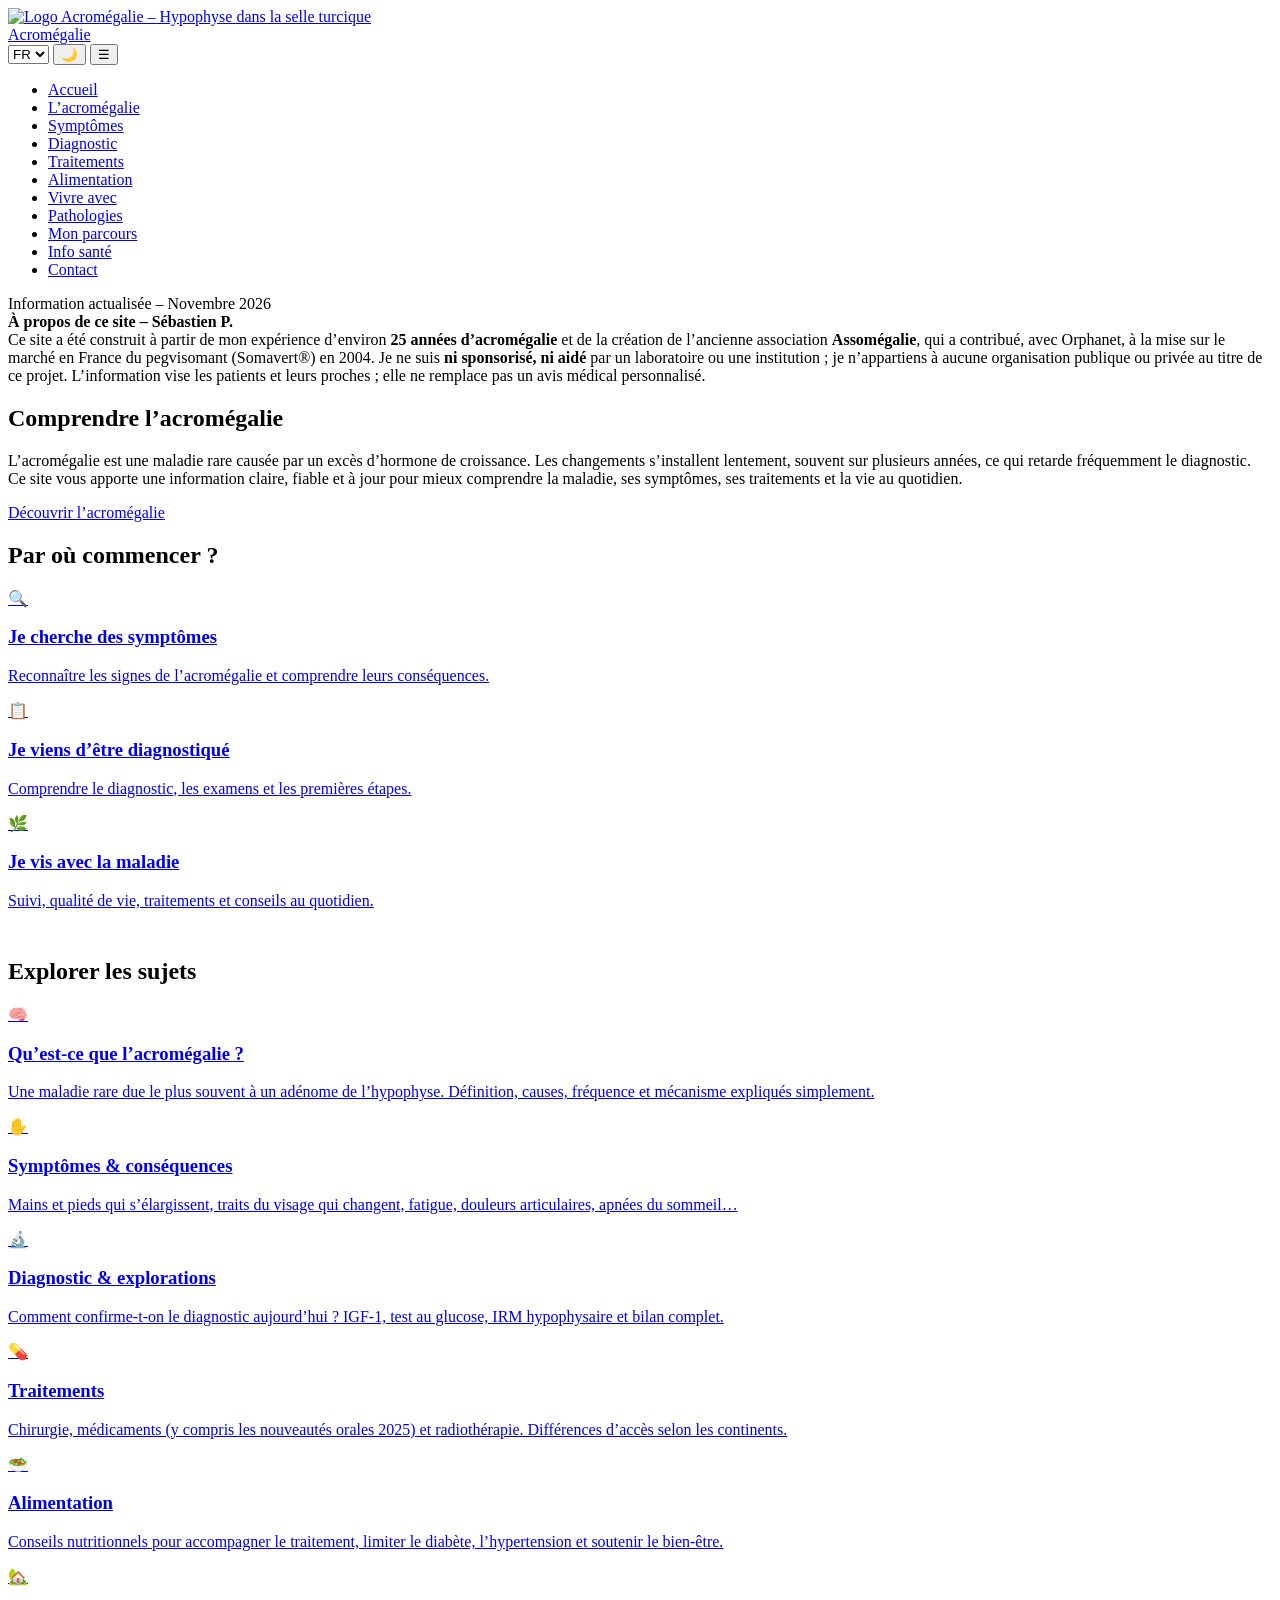
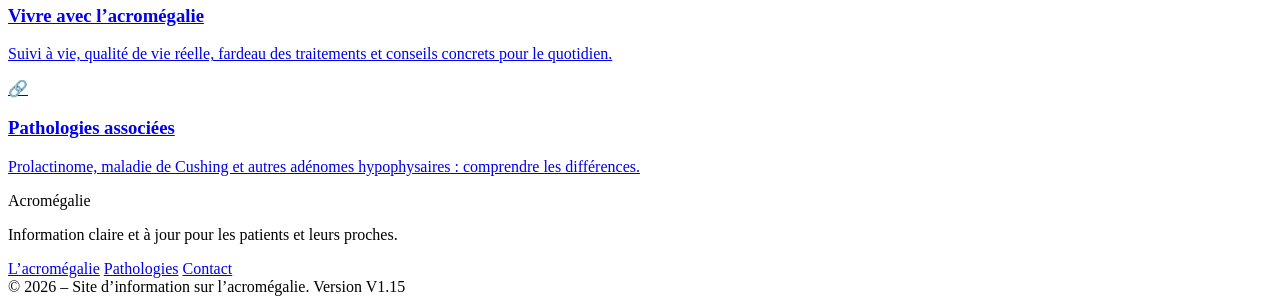
==== index.html @ 6088d54e "Add files via upload New Test V1.15" ====
<!DOCTYPE html>
<html lang="fr">
<head>
  <meta charset="UTF-8">
  <meta name="viewport" content="width=device-width, initial-scale=1.0">
  <meta name="description" content="Guide complet et à jour sur l'acromégalie pour les patients et leurs proches. Symptômes, diagnostic, traitements (chirurgie, médicaments, nouveautés 2025) et vie quotidienne.">
  <meta name="keywords" content="acromégalie, acromegaly, hypophyse, hormone de croissance, GH, IGF-1, adénome hypophysaire, symptômes, traitement, patients">
  <meta name="author" content="Site d'information Acromégalie">
  <meta name="robots" content="index, follow">
  <title>Acromégalie : comprendre la maladie, les symptômes et les traitements</title>
  <!-- Open Graph -->
  <meta property="og:type" content="website">
  <meta property="og:title" content="Acromégalie : comprendre la maladie, les symptômes et les traitements">
  <meta property="og:description" content="Guide complet et à jour sur l'acromégalie pour les patients et leurs proches. Symptômes, diagnostic, traitements (chirurgie, médicaments, nouveautés 2025) et vie quotidienne.">
  <meta property="og:image" content="assets/logo-acromegalie.jpg">
  <meta property="og:locale" content="fr_FR">
  <!-- Twitter -->
  <meta name="twitter:card" content="summary_large_image">
  <meta name="twitter:title" content="Acromégalie : comprendre la maladie, les symptômes et les traitements">
  <meta name="twitter:description" content="Guide complet et à jour sur l'acromégalie pour les patients et leurs proches. Symptômes, diagnostic, traitements (chirurgie, médicaments, nouveautés 2025) et vie quotidienne.">
  <link rel="stylesheet" href="css/style.css">
</head>
<body>

  <header class="site-header">
    <div class="header-inner">
      <a href="index.html" class="logo">
        <div class="logo-icon"><img src="assets/logo-acromegalie.jpg" alt="Logo Acromégalie – Hypophyse dans la selle turcique"></div>
        <span>Acromégalie</span>
      </a>

      <div class="header-actions">
        <select class="lang-switch" onchange="doTranslate(this.value)" aria-label="Langue">
          <option value="fr">FR</option>
          <option value="en">EN</option>
          <option value="es">ES</option>
        </select>
        <button class="theme-toggle" id="theme-toggle" onclick="toggleTheme()" aria-label="Mode sombre">🌙</button>
        <button class="menu-toggle" aria-label="Menu" onclick="document.querySelector('nav').classList.toggle('open')">☰</button>
      </div>

      <nav>
        <ul>
          <li><a href="index.html" class="active">Accueil</a></li>
          <li><a href="pages/acromegalie.html">L’acromégalie</a></li>
          <li><a href="pages/symptomes.html">Symptômes</a></li>
          <li><a href="pages/diagnostic.html">Diagnostic</a></li>
          <li><a href="pages/traitements.html">Traitements</a></li>
          <li><a href="pages/alimentation.html">Alimentation</a></li>
          <li><a href="pages/vivre.html">Vivre avec</a></li>
          <li><a href="pages/pathologies.html">Pathologies</a></li>
          <li><a href="pages/mon-parcours.html">Mon parcours</a></li>
          <li><a href="pages/info-sante.html">Info santé</a></li>
          <li><a href="pages/contact.html">Contact</a></li>
        </ul>
      </nav>
    </div>
  </header>

  <main>
    <div class="update-banner">Information actualisée – Novembre 2026</div>

    <div class="disclaimer disclaimer-site">
      <strong>À propos de ce site – Sébastien P.</strong><br>
      Ce site a été construit à partir de mon expérience d’environ <strong>25 années d’acromégalie</strong> et de la création de l’ancienne association <strong>Assomégalie</strong>, qui a contribué, avec Orphanet, à la mise sur le marché en France du pegvisomant (Somavert®) en 2004.
      Je ne suis <strong>ni sponsorisé, ni aidé</strong> par un laboratoire ou une institution ; je n’appartiens à aucune organisation publique ou privée au titre de ce projet. L’information vise les patients et leurs proches ; elle ne remplace pas un avis médical personnalisé.
    </div>


    <section class="hero">
      <h1>Comprendre l’acromégalie</h1>
      <p>L’acromégalie est une maladie rare causée par un excès d’hormone de croissance. Les changements s’installent lentement, souvent sur plusieurs années, ce qui retarde fréquemment le diagnostic. Ce site vous apporte une information claire, fiable et à jour pour mieux comprendre la maladie, ses symptômes, ses traitements et la vie au quotidien.</p>
      <a href="pages/acromegalie.html" class="btn">Découvrir l’acromégalie</a>
    </section>

    <!-- Par où commencer -->
    <section class="start-section">
      <h2 class="section-title">Par où commencer ?</h2>
      <div class="start-grid">
        <a href="pages/symptomes.html" class="start-card">
          <div class="start-icon">🔍</div>
          <h3>Je cherche des symptômes</h3>
          <p>Reconnaître les signes de l’acromégalie et comprendre leurs conséquences.</p>
        </a>
        <a href="pages/diagnostic.html" class="start-card">
          <div class="start-icon">📋</div>
          <h3>Je viens d’être diagnostiqué</h3>
          <p>Comprendre le diagnostic, les examens et les premières étapes.</p>
        </a>
        <a href="pages/vivre.html" class="start-card">
          <div class="start-icon">🌿</div>
          <h3>Je vis avec la maladie</h3>
          <p>Suivi, qualité de vie, traitements et conseils au quotidien.</p>
        </a>
      </div>
    </section>

    <h2 class="section-title" style="margin-top: 3rem;">Explorer les sujets</h2>
    <div class="cards">
      <a href="pages/acromegalie.html" class="card">
        <div class="card-icon">🧠</div>
        <h3>Qu’est-ce que l’acromégalie ?</h3>
        <p>Une maladie rare due le plus souvent à un adénome de l’hypophyse. Définition, causes, fréquence et mécanisme expliqués simplement.</p>
      </a>

      <a href="pages/symptomes.html" class="card">
        <div class="card-icon">✋</div>
        <h3>Symptômes & conséquences</h3>
        <p>Mains et pieds qui s’élargissent, traits du visage qui changent, fatigue, douleurs articulaires, apnées du sommeil…</p>
      </a>

      <a href="pages/diagnostic.html" class="card">
        <div class="card-icon">🔬</div>
        <h3>Diagnostic & explorations</h3>
        <p>Comment confirme-t-on le diagnostic aujourd’hui ? IGF-1, test au glucose, IRM hypophysaire et bilan complet.</p>
      </a>

      <a href="pages/traitements.html" class="card">
        <div class="card-icon">💊</div>
        <h3>Traitements</h3>
        <p>Chirurgie, médicaments (y compris les nouveautés orales 2025) et radiothérapie. Différences d’accès selon les continents.</p>
      </a>

      <a href="pages/alimentation.html" class="card">
        <div class="card-icon">🥗</div>
        <h3>Alimentation</h3>
        <p>Conseils nutritionnels pour accompagner le traitement, limiter le diabète, l’hypertension et soutenir le bien-être.</p>
      </a>

      <a href="pages/vivre.html" class="card">
        <div class="card-icon">🏡</div>
        <h3>Vivre avec l’acromégalie</h3>
        <p>Suivi à vie, qualité de vie réelle, fardeau des traitements et conseils concrets pour le quotidien.</p>
      </a>

      <a href="pages/pathologies.html" class="card">
        <div class="card-icon">🔗</div>
        <h3>Pathologies associées</h3>
        <p>Prolactinome, maladie de Cushing et autres adénomes hypophysaires : comprendre les différences.</p>
      </a>
    </div>
  </main>

  <footer class="site-footer">
    <div class="footer-inner">
      <div>
        <div class="footer-brand">Acromégalie</div>
        <p>Information claire et à jour pour les patients et leurs proches.</p>
      </div>
      <div class="footer-links">
        <a href="pages/acromegalie.html">L’acromégalie</a>
        <a href="pages/pathologies.html">Pathologies</a>
        <a href="pages/contact.html">Contact</a>
      </div>
    </div>
    <div class="footer-bottom">
      © 2026 – Site d’information sur l’acromégalie. Version V1.15
    </div>
  </footer>

  <div id="google_translate_element" style="display:none"></div>
  <script src="js/site.js"></script>
  <script src="https://translate.google.com/translate_a/element.js?cb=googleTranslateElementInit"></script>
</body>
</html>
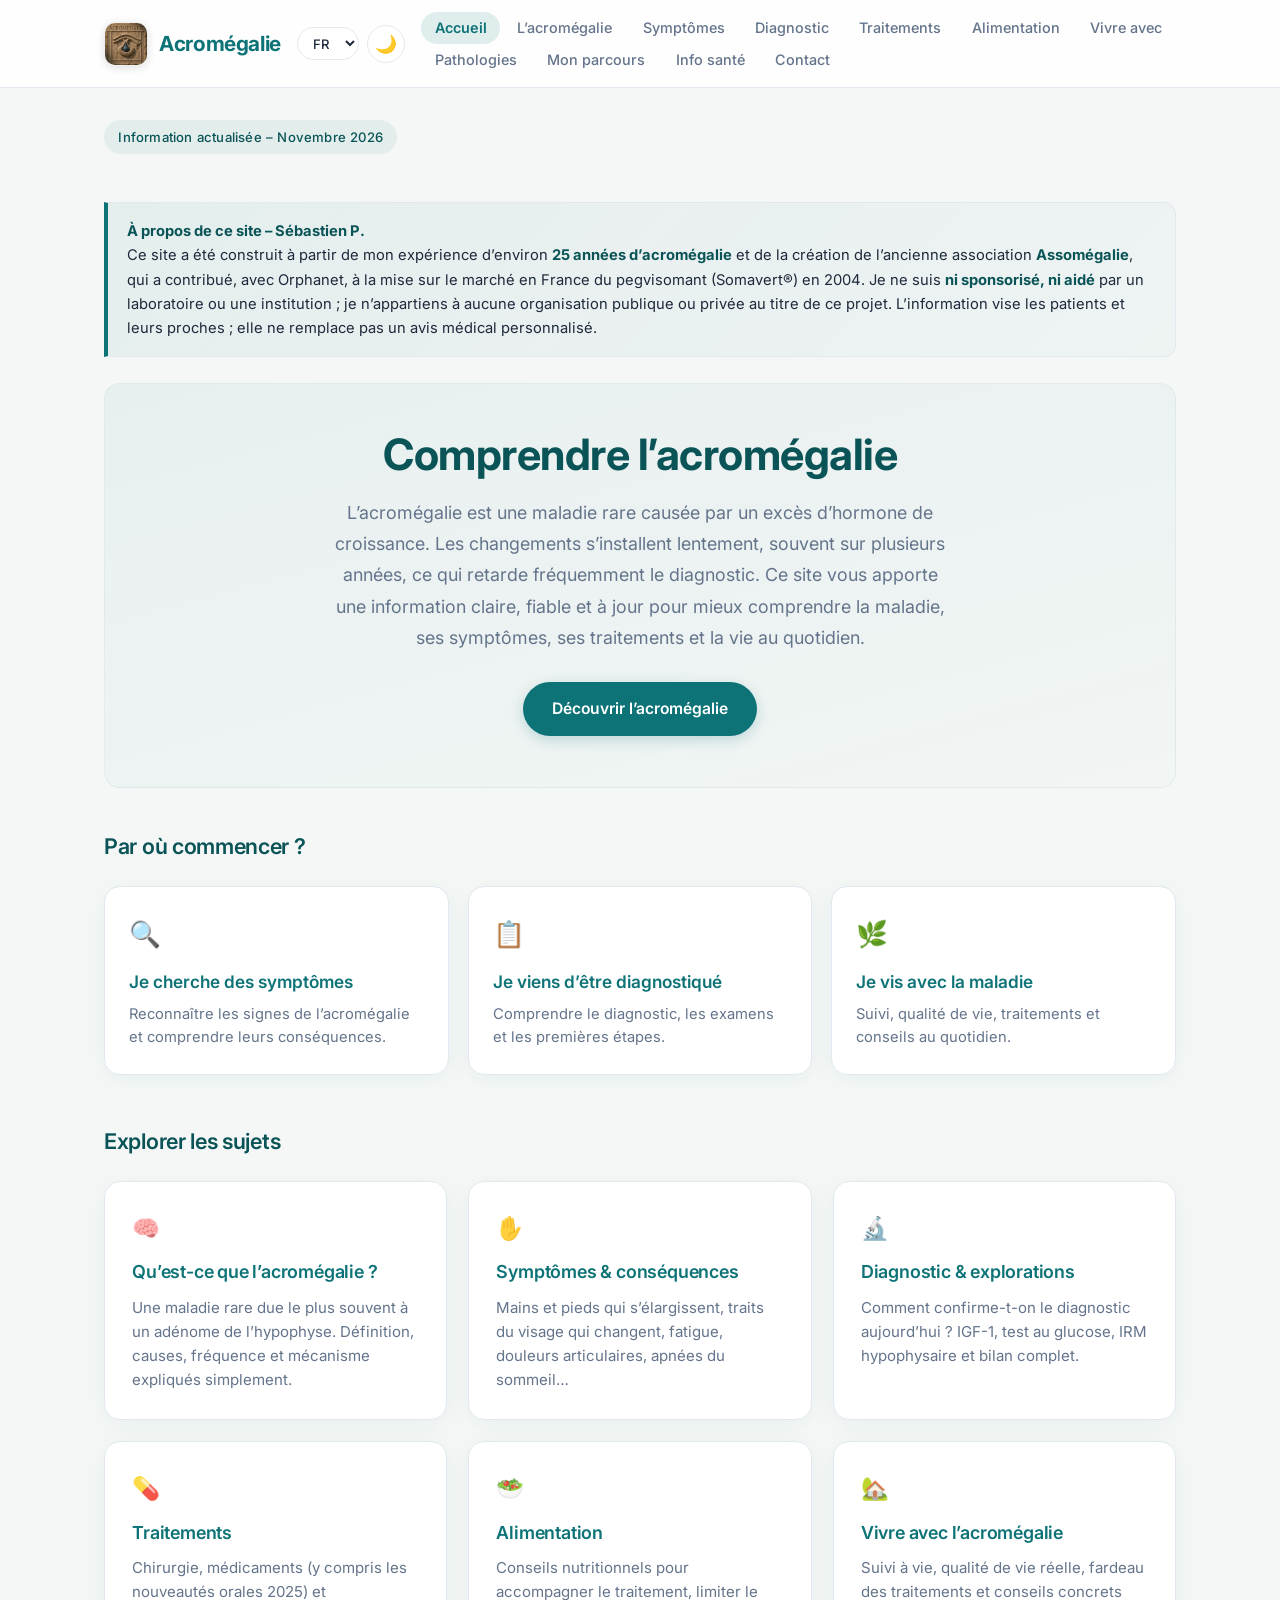
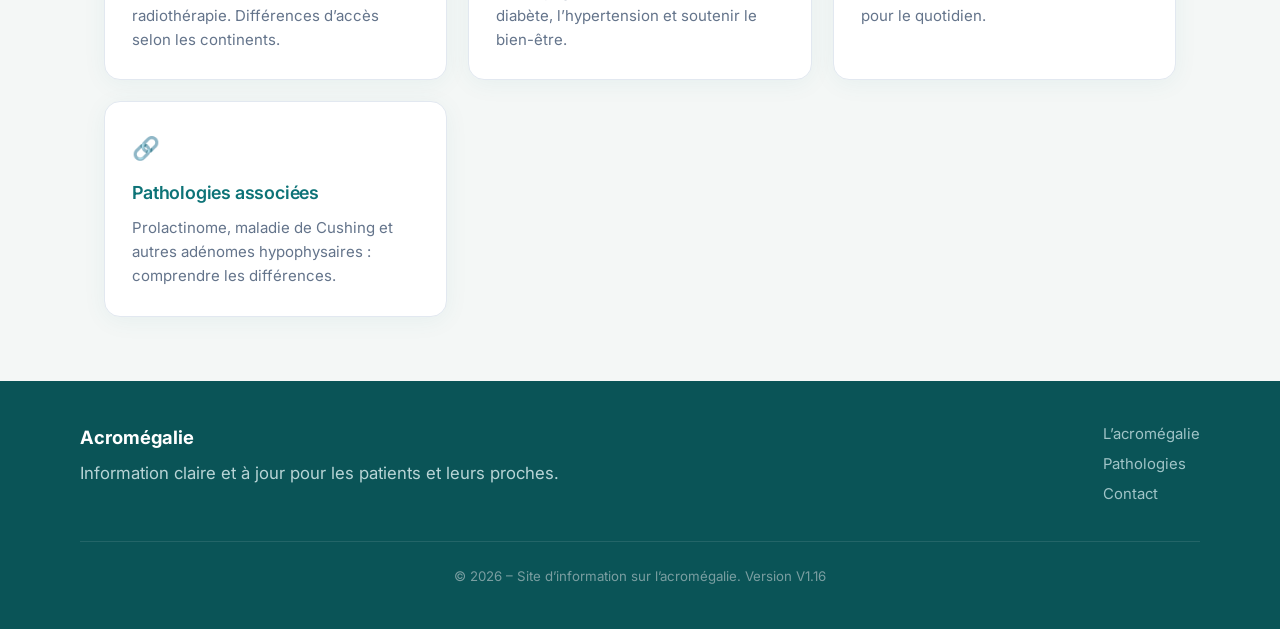
==== commit a89a4d2a: "Add files via upload" ====
--- a/index.html
+++ b/index.html
@@ -12,20 +12,20 @@
   <meta property="og:type" content="website">
   <meta property="og:title" content="Acromégalie : comprendre la maladie, les symptômes et les traitements">
   <meta property="og:description" content="Guide complet et à jour sur l'acromégalie pour les patients et leurs proches. Symptômes, diagnostic, traitements (chirurgie, médicaments, nouveautés 2025) et vie quotidienne.">
-  <meta property="og:image" content="assets/logo-acromegalie.jpg">
+  <meta property="og:image" content="logo-acromegalie.jpg">
   <meta property="og:locale" content="fr_FR">
   <!-- Twitter -->
   <meta name="twitter:card" content="summary_large_image">
   <meta name="twitter:title" content="Acromégalie : comprendre la maladie, les symptômes et les traitements">
   <meta name="twitter:description" content="Guide complet et à jour sur l'acromégalie pour les patients et leurs proches. Symptômes, diagnostic, traitements (chirurgie, médicaments, nouveautés 2025) et vie quotidienne.">
-  <link rel="stylesheet" href="css/style.css">
+  <link rel="stylesheet" href="style.css">
 </head>
 <body>
 
   <header class="site-header">
     <div class="header-inner">
       <a href="index.html" class="logo">
-        <div class="logo-icon"><img src="assets/logo-acromegalie.jpg" alt="Logo Acromégalie – Hypophyse dans la selle turcique"></div>
+        <div class="logo-icon"><img src="logo-acromegalie.jpg" alt="Logo Acromégalie – Hypophyse dans la selle turcique"></div>
         <span>Acromégalie</span>
       </a>
 
@@ -42,16 +42,16 @@
       <nav>
         <ul>
           <li><a href="index.html" class="active">Accueil</a></li>
-          <li><a href="pages/acromegalie.html">L’acromégalie</a></li>
-          <li><a href="pages/symptomes.html">Symptômes</a></li>
-          <li><a href="pages/diagnostic.html">Diagnostic</a></li>
-          <li><a href="pages/traitements.html">Traitements</a></li>
-          <li><a href="pages/alimentation.html">Alimentation</a></li>
-          <li><a href="pages/vivre.html">Vivre avec</a></li>
-          <li><a href="pages/pathologies.html">Pathologies</a></li>
-          <li><a href="pages/mon-parcours.html">Mon parcours</a></li>
-          <li><a href="pages/info-sante.html">Info santé</a></li>
-          <li><a href="pages/contact.html">Contact</a></li>
+          <li><a href="acromegalie.html">L’acromégalie</a></li>
+          <li><a href="symptomes.html">Symptômes</a></li>
+          <li><a href="diagnostic.html">Diagnostic</a></li>
+          <li><a href="traitements.html">Traitements</a></li>
+          <li><a href="alimentation.html">Alimentation</a></li>
+          <li><a href="vivre.html">Vivre avec</a></li>
+          <li><a href="pathologies.html">Pathologies</a></li>
+          <li><a href="mon-parcours.html">Mon parcours</a></li>
+          <li><a href="info-sante.html">Info santé</a></li>
+          <li><a href="contact.html">Contact</a></li>
         </ul>
       </nav>
     </div>
@@ -70,24 +70,24 @@
     <section class="hero">
       <h1>Comprendre l’acromégalie</h1>
       <p>L’acromégalie est une maladie rare causée par un excès d’hormone de croissance. Les changements s’installent lentement, souvent sur plusieurs années, ce qui retarde fréquemment le diagnostic. Ce site vous apporte une information claire, fiable et à jour pour mieux comprendre la maladie, ses symptômes, ses traitements et la vie au quotidien.</p>
-      <a href="pages/acromegalie.html" class="btn">Découvrir l’acromégalie</a>
+      <a href="acromegalie.html" class="btn">Découvrir l’acromégalie</a>
     </section>
 
     <!-- Par où commencer -->
     <section class="start-section">
       <h2 class="section-title">Par où commencer ?</h2>
       <div class="start-grid">
-        <a href="pages/symptomes.html" class="start-card">
+        <a href="symptomes.html" class="start-card">
           <div class="start-icon">🔍</div>
           <h3>Je cherche des symptômes</h3>
           <p>Reconnaître les signes de l’acromégalie et comprendre leurs conséquences.</p>
         </a>
-        <a href="pages/diagnostic.html" class="start-card">
+        <a href="diagnostic.html" class="start-card">
           <div class="start-icon">📋</div>
           <h3>Je viens d’être diagnostiqué</h3>
           <p>Comprendre le diagnostic, les examens et les premières étapes.</p>
         </a>
-        <a href="pages/vivre.html" class="start-card">
+        <a href="vivre.html" class="start-card">
           <div class="start-icon">🌿</div>
           <h3>Je vis avec la maladie</h3>
           <p>Suivi, qualité de vie, traitements et conseils au quotidien.</p>
@@ -97,43 +97,43 @@
 
     <h2 class="section-title" style="margin-top: 3rem;">Explorer les sujets</h2>
     <div class="cards">
-      <a href="pages/acromegalie.html" class="card">
+      <a href="acromegalie.html" class="card">
         <div class="card-icon">🧠</div>
         <h3>Qu’est-ce que l’acromégalie ?</h3>
         <p>Une maladie rare due le plus souvent à un adénome de l’hypophyse. Définition, causes, fréquence et mécanisme expliqués simplement.</p>
       </a>
 
-      <a href="pages/symptomes.html" class="card">
+      <a href="symptomes.html" class="card">
         <div class="card-icon">✋</div>
         <h3>Symptômes & conséquences</h3>
         <p>Mains et pieds qui s’élargissent, traits du visage qui changent, fatigue, douleurs articulaires, apnées du sommeil…</p>
       </a>
 
-      <a href="pages/diagnostic.html" class="card">
+      <a href="diagnostic.html" class="card">
         <div class="card-icon">🔬</div>
         <h3>Diagnostic & explorations</h3>
         <p>Comment confirme-t-on le diagnostic aujourd’hui ? IGF-1, test au glucose, IRM hypophysaire et bilan complet.</p>
       </a>
 
-      <a href="pages/traitements.html" class="card">
+      <a href="traitements.html" class="card">
         <div class="card-icon">💊</div>
         <h3>Traitements</h3>
         <p>Chirurgie, médicaments (y compris les nouveautés orales 2025) et radiothérapie. Différences d’accès selon les continents.</p>
       </a>
 
-      <a href="pages/alimentation.html" class="card">
+      <a href="alimentation.html" class="card">
         <div class="card-icon">🥗</div>
         <h3>Alimentation</h3>
         <p>Conseils nutritionnels pour accompagner le traitement, limiter le diabète, l’hypertension et soutenir le bien-être.</p>
       </a>
 
-      <a href="pages/vivre.html" class="card">
+      <a href="vivre.html" class="card">
         <div class="card-icon">🏡</div>
         <h3>Vivre avec l’acromégalie</h3>
         <p>Suivi à vie, qualité de vie réelle, fardeau des traitements et conseils concrets pour le quotidien.</p>
       </a>
 
-      <a href="pages/pathologies.html" class="card">
+      <a href="pathologies.html" class="card">
         <div class="card-icon">🔗</div>
         <h3>Pathologies associées</h3>
         <p>Prolactinome, maladie de Cushing et autres adénomes hypophysaires : comprendre les différences.</p>
@@ -148,18 +148,18 @@
         <p>Information claire et à jour pour les patients et leurs proches.</p>
       </div>
       <div class="footer-links">
-        <a href="pages/acromegalie.html">L’acromégalie</a>
-        <a href="pages/pathologies.html">Pathologies</a>
-        <a href="pages/contact.html">Contact</a>
+        <a href="acromegalie.html">L’acromégalie</a>
+        <a href="pathologies.html">Pathologies</a>
+        <a href="contact.html">Contact</a>
       </div>
     </div>
     <div class="footer-bottom">
-      © 2026 – Site d’information sur l’acromégalie. Version V1.15
+      © 2026 – Site d’information sur l’acromégalie. Version V1.16
     </div>
   </footer>
 
   <div id="google_translate_element" style="display:none"></div>
-  <script src="js/site.js"></script>
+  <script src="site.js"></script>
   <script src="https://translate.google.com/translate_a/element.js?cb=googleTranslateElementInit"></script>
 </body>
 </html>
--- a/style.css
+++ b/style.css
@@ -0,0 +1,866 @@
+/* ============================================
+   Site Acromégalie – V1.8
+   Design contemporain + mode sombre + i18n
+   ============================================ */
+
+@import url('https://fonts.googleapis.com/css2?family=Inter:wght@400;500;600;700&display=swap');
+
+:root {
+  --primary: #0d7377;
+  --primary-light: #14919b;
+  --primary-dark: #0a5457;
+  --accent: #c9a86c;
+  --bg: #f4f7f6;
+  --bg-card: #ffffff;
+  --text: #1e293b;
+  --text-light: #64748b;
+  --border: #e2e8f0;
+  --radius: 16px;
+  --radius-sm: 12px;
+  --shadow: 0 4px 24px rgba(13, 115, 119, 0.06);
+  --shadow-hover: 0 12px 36px rgba(13, 115, 119, 0.11);
+  --font: 'Inter', system-ui, -apple-system, BlinkMacSystemFont, sans-serif;
+  --header-bg: rgba(255, 255, 255, 0.85);
+  --note-bg: linear-gradient(135deg, rgba(13,115,119,0.07), rgba(13,115,119,0.025));
+}
+
+[data-theme="dark"] {
+  --primary: #2dd4bf;
+  --primary-light: #5eead4;
+  --primary-dark: #14b8a6;
+  --accent: #d4b87a;
+  --bg: #0f172a;
+  --bg-card: #1e293b;
+  --text: #e2e8f0;
+  --text-light: #94a3b8;
+  --border: #334155;
+  --shadow: 0 4px 24px rgba(0, 0, 0, 0.35);
+  --shadow-hover: 0 12px 36px rgba(0, 0, 0, 0.45);
+  --header-bg: rgba(15, 23, 42, 0.9);
+  --note-bg: linear-gradient(135deg, rgba(45,212,191,0.1), rgba(45,212,191,0.04));
+}
+
+*, *::before, *::after {
+  box-sizing: border-box;
+  margin: 0;
+  padding: 0;
+}
+
+html {
+  scroll-behavior: smooth;
+}
+
+body {
+  font-family: var(--font);
+  background: var(--bg);
+  color: var(--text);
+  line-height: 1.7;
+  font-size: 1.05rem;
+  min-height: 100vh;
+  display: flex;
+  flex-direction: column;
+  -webkit-font-smoothing: antialiased;
+  transition: background 0.3s ease, color 0.3s ease;
+}
+
+/* ---------- Header ---------- */
+.site-header {
+  background: var(--header-bg);
+  backdrop-filter: blur(14px);
+  -webkit-backdrop-filter: blur(14px);
+  border-bottom: 1px solid var(--border);
+  position: sticky;
+  top: 0;
+  z-index: 100;
+  transition: background 0.3s ease;
+}
+
+.header-inner {
+  max-width: 1120px;
+  margin: 0 auto;
+  padding: 0.85rem 1.5rem;
+  display: flex;
+  align-items: center;
+  justify-content: space-between;
+  gap: 1rem;
+}
+
+.logo {
+  display: flex;
+  align-items: center;
+  gap: 0.7rem;
+  text-decoration: none;
+  color: var(--primary-dark);
+  font-weight: 700;
+  font-size: 1.3rem;
+  letter-spacing: -0.4px;
+}
+
+.logo-icon {
+  width: 44px;
+  height: 44px;
+  border-radius: 11px;
+  overflow: hidden;
+  flex-shrink: 0;
+  box-shadow: 0 2px 8px rgba(0,0,0,0.12);
+  border: 1px solid rgba(0,0,0,0.06);
+}
+
+.logo-icon img {
+  width: 100%;
+  height: 100%;
+  object-fit: cover;
+  display: block;
+}
+
+.logo span {
+  color: var(--primary);
+}
+
+.header-actions {
+  display: flex;
+  align-items: center;
+  gap: 0.5rem;
+}
+
+/* Language & Dark mode controls */
+.lang-switch, .theme-toggle {
+  background: var(--bg-card);
+  border: 1px solid var(--border);
+  color: var(--text);
+  font-size: 0.82rem;
+  font-weight: 500;
+  padding: 0.4rem 0.7rem;
+  border-radius: 999px;
+  cursor: pointer;
+  transition: all 0.2s ease;
+  font-family: inherit;
+}
+
+.lang-switch:hover, .theme-toggle:hover {
+  border-color: var(--primary);
+  color: var(--primary);
+}
+
+.theme-toggle {
+  width: 38px;
+  height: 38px;
+  display: flex;
+  align-items: center;
+  justify-content: center;
+  padding: 0;
+  font-size: 1.1rem;
+}
+
+nav ul {
+  list-style: none;
+  display: flex;
+  flex-wrap: wrap;
+  gap: 0.2rem;
+  align-items: center;
+}
+
+nav a {
+  text-decoration: none;
+  color: var(--text-light);
+  font-weight: 500;
+  font-size: 0.9rem;
+  padding: 0.45rem 0.85rem;
+  border-radius: 999px;
+  transition: all 0.2s ease;
+}
+
+nav a:hover {
+  color: var(--primary);
+  background: rgba(13, 115, 119, 0.07);
+}
+
+[data-theme="dark"] nav a:hover {
+  background: rgba(45, 212, 191, 0.1);
+}
+
+nav a.active {
+  color: var(--primary);
+  background: rgba(13, 115, 119, 0.12);
+  font-weight: 600;
+}
+
+[data-theme="dark"] nav a.active {
+  background: rgba(45, 212, 191, 0.15);
+}
+
+.menu-toggle {
+  display: none;
+  background: none;
+  border: none;
+  font-size: 1.5rem;
+  cursor: pointer;
+  color: var(--primary);
+  padding: 0.3rem;
+}
+
+/* ---------- Update banner ---------- */
+.update-banner {
+  display: inline-block;
+  background: rgba(13, 115, 119, 0.08);
+  color: var(--primary-dark);
+  font-size: 0.82rem;
+  font-weight: 500;
+  padding: 0.35rem 0.9rem;
+  border-radius: 999px;
+  margin-bottom: 1.5rem;
+  letter-spacing: 0.2px;
+}
+
+[data-theme="dark"] .update-banner {
+  background: rgba(45, 212, 191, 0.12);
+  color: var(--primary-light);
+}
+
+/* ---------- Back button ---------- */
+.back-btn {
+  display: inline-flex;
+  align-items: center;
+  gap: 0.4rem;
+  color: var(--primary);
+  text-decoration: none;
+  font-size: 0.9rem;
+  font-weight: 500;
+  margin-bottom: 1.2rem;
+  padding: 0.35rem 0.7rem;
+  border-radius: 8px;
+  transition: background 0.2s;
+}
+
+.back-btn:hover {
+  background: rgba(13, 115, 119, 0.08);
+}
+
+[data-theme="dark"] .back-btn:hover {
+  background: rgba(45, 212, 191, 0.1);
+}
+
+/* ---------- Main ---------- */
+main {
+  flex: 1;
+  max-width: 1120px;
+  width: 100%;
+  margin: 0 auto;
+  padding: 2rem 1.5rem 4rem;
+}
+
+/* Hero */
+.hero {
+  text-align: center;
+  padding: 2.8rem 1.2rem 3.2rem;
+  margin-bottom: 2.5rem;
+  background: linear-gradient(165deg, rgba(13,115,119,0.05) 0%, rgba(13,115,119,0.01) 100%);
+  border-radius: var(--radius);
+  border: 1px solid rgba(13,115,119,0.06);
+}
+
+[data-theme="dark"] .hero {
+  background: linear-gradient(165deg, rgba(45,212,191,0.08) 0%, rgba(45,212,191,0.02) 100%);
+  border-color: rgba(45,212,191,0.1);
+}
+
+.hero h1 {
+  font-size: clamp(1.9rem, 4.8vw, 2.7rem);
+  color: var(--primary-dark);
+  margin-bottom: 1rem;
+  font-weight: 700;
+  line-height: 1.2;
+  letter-spacing: -0.5px;
+}
+
+.hero p {
+  font-size: 1.12rem;
+  color: var(--text-light);
+  max-width: 620px;
+  margin: 0 auto 1.8rem;
+  line-height: 1.75;
+}
+
+.btn {
+  display: inline-block;
+  background: var(--primary);
+  color: #fff;
+  text-decoration: none;
+  padding: 0.85rem 1.8rem;
+  border-radius: 999px;
+  font-weight: 600;
+  font-size: 0.98rem;
+  transition: all 0.25s ease;
+  border: none;
+  cursor: pointer;
+  box-shadow: 0 4px 14px rgba(13, 115, 119, 0.22);
+}
+
+[data-theme="dark"] .btn {
+  color: #0f172a;
+  box-shadow: 0 4px 14px rgba(45, 212, 191, 0.25);
+}
+
+.btn:hover {
+  background: var(--primary-dark);
+  transform: translateY(-2px);
+}
+
+/* Section titles */
+.section-title {
+  font-size: 1.35rem;
+  font-weight: 600;
+  color: var(--primary-dark);
+  margin-bottom: 1.3rem;
+  letter-spacing: -0.3px;
+}
+
+/* Start section */
+.start-section {
+  margin-bottom: 1rem;
+}
+
+.start-grid {
+  display: grid;
+  grid-template-columns: repeat(auto-fit, minmax(240px, 1fr));
+  gap: 1.2rem;
+}
+
+.start-card {
+  background: var(--bg-card);
+  border-radius: var(--radius);
+  padding: 1.6rem 1.5rem;
+  text-decoration: none;
+  color: inherit;
+  border: 1px solid var(--border);
+  box-shadow: var(--shadow);
+  transition: all 0.25s ease;
+  display: block;
+}
+
+.start-card:hover {
+  transform: translateY(-4px);
+  box-shadow: var(--shadow-hover);
+  border-color: rgba(13, 115, 119, 0.18);
+}
+
+.start-icon {
+  font-size: 1.6rem;
+  margin-bottom: 0.7rem;
+}
+
+.start-card h3 {
+  font-size: 1.08rem;
+  font-weight: 600;
+  color: var(--primary);
+  margin-bottom: 0.4rem;
+}
+
+.start-card p {
+  font-size: 0.92rem;
+  color: var(--text-light);
+  line-height: 1.55;
+}
+
+/* Cards */
+.cards {
+  display: grid;
+  grid-template-columns: repeat(auto-fit, minmax(270px, 1fr));
+  gap: 1.3rem;
+}
+
+.card {
+  background: var(--bg-card);
+  border-radius: var(--radius);
+  padding: 1.7rem;
+  box-shadow: var(--shadow);
+  border: 1px solid var(--border);
+  transition: all 0.28s ease;
+  text-decoration: none;
+  color: inherit;
+  display: block;
+  position: relative;
+  overflow: hidden;
+}
+
+.card::before {
+  content: '';
+  position: absolute;
+  top: 0;
+  left: 0;
+  width: 3px;
+  height: 100%;
+  background: var(--primary);
+  opacity: 0;
+  transition: opacity 0.25s ease;
+}
+
+.card:hover {
+  transform: translateY(-4px);
+  box-shadow: var(--shadow-hover);
+  border-color: rgba(13, 115, 119, 0.15);
+}
+
+.card:hover::before {
+  opacity: 1;
+}
+
+.card-icon {
+  font-size: 1.4rem;
+  margin-bottom: 0.65rem;
+  opacity: 0.9;
+}
+
+.card h3 {
+  color: var(--primary);
+  margin-bottom: 0.5rem;
+  font-size: 1.12rem;
+  font-weight: 600;
+  letter-spacing: -0.2px;
+}
+
+.card p {
+  color: var(--text-light);
+  font-size: 0.94rem;
+  line-height: 1.6;
+}
+
+/* Content pages */
+.page-header {
+  margin-bottom: 1.8rem;
+  padding-bottom: 1.2rem;
+  border-bottom: 1px solid var(--border);
+}
+
+.page-header h1 {
+  font-size: clamp(1.65rem, 3.4vw, 2.05rem);
+  color: var(--primary-dark);
+  margin-bottom: 0.3rem;
+  font-weight: 700;
+  letter-spacing: -0.3px;
+}
+
+.page-header .breadcrumb {
+  font-size: 0.86rem;
+  color: var(--text-light);
+}
+
+.page-header .breadcrumb a {
+  color: var(--primary);
+  text-decoration: none;
+  font-weight: 500;
+}
+
+.content-block {
+  background: var(--bg-card);
+  border-radius: var(--radius);
+  padding: 2.1rem 2.2rem;
+  box-shadow: var(--shadow);
+  border: 1px solid var(--border);
+  margin-bottom: 1.8rem;
+  line-height: 1.75;
+  transition: background 0.3s ease, border-color 0.3s ease;
+}
+
+.content-block h2 {
+  color: var(--primary);
+  margin: 1.9rem 0 0.7rem;
+  font-size: 1.28rem;
+  font-weight: 600;
+  letter-spacing: -0.2px;
+}
+
+.content-block h2:first-child {
+  margin-top: 0;
+}
+
+.content-block h3 {
+  color: var(--primary-dark);
+  margin: 1.5rem 0 0.5rem;
+  font-size: 1.1rem;
+  font-weight: 600;
+}
+
+.content-block p,
+.content-block ul {
+  margin-bottom: 1rem;
+  color: var(--text);
+}
+
+.content-block ul {
+  padding-left: 1.3rem;
+}
+
+.content-block li {
+  margin-bottom: 0.45rem;
+}
+
+.note {
+  background: var(--note-bg);
+  border-left: 4px solid var(--primary);
+  padding: 1.15rem 1.3rem;
+  border-radius: 0 12px 12px 0;
+  margin: 1.7rem 0 0;
+  font-size: 0.96rem;
+  color: var(--text);
+}
+
+/* Footer */
+.site-footer {
+  background: var(--primary-dark);
+  color: #b8d4d6;
+  padding: 2.6rem 1.5rem;
+  margin-top: auto;
+}
+
+[data-theme="dark"] .site-footer {
+  background: #020617;
+  color: #94a3b8;
+}
+
+.footer-inner {
+  max-width: 1120px;
+  margin: 0 auto;
+  display: flex;
+  flex-wrap: wrap;
+  justify-content: space-between;
+  gap: 2rem;
+}
+
+.footer-brand {
+  font-weight: 700;
+  font-size: 1.15rem;
+  color: white;
+  margin-bottom: 0.35rem;
+}
+
+.footer-links a {
+  color: #a0c4c7;
+  text-decoration: none;
+  display: block;
+  margin-bottom: 0.3rem;
+  font-size: 0.93rem;
+  transition: color 0.2s;
+}
+
+.footer-links a:hover {
+  color: white;
+}
+
+.footer-bottom {
+  max-width: 1120px;
+  margin: 1.8rem auto 0;
+  padding-top: 1.4rem;
+  border-top: 1px solid rgba(255,255,255,0.1);
+  font-size: 0.83rem;
+  color: #7a9ea1;
+  text-align: center;
+}
+
+/* Google Translate hide default banner */
+.goog-te-banner-frame, .goog-te-balloon-frame {
+  display: none !important;
+}
+body {
+  top: 0 !important;
+}
+.skiptranslate {
+  display: none !important;
+}
+
+/* ---------- Responsive ---------- */
+@media (max-width: 900px) {
+  .menu-toggle {
+    display: block;
+  }
+
+  nav {
+    display: none;
+    width: 100%;
+  }
+
+  nav.open {
+    display: block;
+  }
+
+  nav ul {
+    flex-direction: column;
+    align-items: stretch;
+    padding: 0.5rem 0 0.8rem;
+    gap: 0.1rem;
+  }
+
+  nav a {
+    display: block;
+    padding: 0.7rem 1rem;
+    border-radius: 10px;
+  }
+
+  .header-inner {
+    flex-wrap: wrap;
+  }
+
+  .start-grid {
+    grid-template-columns: 1fr;
+  }
+}
+
+@media (max-width: 520px) {
+  main {
+    padding: 1.4rem 1rem 3rem;
+  }
+
+  .hero {
+    padding: 2rem 1rem 2.4rem;
+  }
+
+  .content-block {
+    padding: 1.5rem 1.3rem;
+  }
+
+  .card {
+    padding: 1.45rem;
+  }
+
+  .header-actions {
+    gap: 0.35rem;
+  }
+
+  .lang-switch {
+    font-size: 0.75rem;
+    padding: 0.35rem 0.55rem;
+  }
+}
+
+/* Content figures / illustrations */
+.content-figure {
+  margin: 0 0 1.8rem;
+  border-radius: var(--radius);
+  overflow: hidden;
+  background: var(--bg-card);
+  border: 1px solid var(--border);
+  box-shadow: var(--shadow);
+}
+
+.content-figure img {
+  width: 100%;
+  height: auto;
+  display: block;
+  max-height: 380px;
+  object-fit: cover;
+}
+
+.content-figure figcaption {
+  padding: 0.7rem 1.1rem;
+  font-size: 0.85rem;
+  color: var(--text-light);
+  text-align: center;
+  border-top: 1px solid var(--border);
+}
+
+/* Related links – maillage interne */
+.related-box {
+  background: var(--bg-card);
+  border: 1px solid var(--border);
+  border-radius: var(--radius);
+  padding: 1.4rem 1.6rem;
+  margin-top: 2rem;
+  box-shadow: var(--shadow);
+}
+
+.related-box h3 {
+  font-size: 1.05rem;
+  font-weight: 600;
+  color: var(--primary);
+  margin-bottom: 0.7rem;
+}
+
+.related-box ul {
+  list-style: none;
+  padding: 0;
+  margin: 0;
+  display: flex;
+  flex-wrap: wrap;
+  gap: 0.5rem 1.2rem;
+}
+
+.related-box a {
+  color: var(--text);
+  text-decoration: none;
+  font-size: 0.95rem;
+  font-weight: 500;
+  padding: 0.3rem 0;
+  border-bottom: 1px solid transparent;
+  transition: all 0.2s;
+}
+
+.related-box a:hover {
+  color: var(--primary);
+  border-bottom-color: var(--primary);
+}
+
+.content-block a {
+  color: var(--primary);
+  text-decoration: underline;
+  text-underline-offset: 2px;
+}
+
+.content-block a:hover {
+  color: var(--primary-dark);
+}
+
+/* Breadcrumb – more visible */
+.breadcrumb, nav.breadcrumb {
+  display: flex;
+  align-items: center;
+  flex-wrap: wrap;
+  gap: 0.35rem;
+  font-size: 0.88rem;
+  color: var(--text-light);
+  margin-bottom: 0.6rem;
+}
+
+.breadcrumb a, nav.breadcrumb a {
+  color: var(--primary);
+  text-decoration: none;
+  font-weight: 500;
+}
+
+.breadcrumb a:hover, nav.breadcrumb a:hover {
+  text-decoration: underline;
+}
+
+.bc-sep {
+  color: var(--text-light);
+  opacity: 0.6;
+  user-select: none;
+}
+
+.bc-current {
+  color: var(--text);
+  font-weight: 500;
+}
+
+/* Mobile menu refinements */
+@media (max-width: 900px) {
+  nav ul {
+    background: var(--bg-card);
+    border-radius: 12px;
+    border: 1px solid var(--border);
+    padding: 0.5rem;
+    margin-top: 0.5rem;
+    box-shadow: var(--shadow);
+  }
+
+  nav a {
+    padding: 0.85rem 1rem;
+  }
+
+  nav a.active {
+    background: rgba(13, 115, 119, 0.12);
+  }
+}
+
+/* Video grid – Sequoia Santé */
+.video-section {
+  margin-top: 0.5rem;
+}
+
+.video-channel-header {
+  display: flex;
+  flex-wrap: wrap;
+  align-items: center;
+  gap: 1rem;
+  margin-bottom: 1.5rem;
+  padding: 1rem 1.2rem;
+  background: var(--bg-card);
+  border: 1px solid var(--border);
+  border-radius: var(--radius);
+  box-shadow: var(--shadow);
+}
+
+.video-channel-header a {
+  color: var(--primary);
+  font-weight: 600;
+  text-decoration: none;
+}
+
+.video-channel-header a:hover {
+  text-decoration: underline;
+}
+
+.video-theme {
+  margin: 1.8rem 0 0.9rem;
+  font-size: 1.15rem;
+  color: var(--primary);
+  font-weight: 600;
+}
+
+.video-grid {
+  display: grid;
+  grid-template-columns: repeat(auto-fill, minmax(240px, 1fr));
+  gap: 1.2rem;
+  margin-bottom: 1.5rem;
+}
+
+.video-card {
+  background: var(--bg-card);
+  border: 1px solid var(--border);
+  border-radius: var(--radius-sm);
+  overflow: hidden;
+  text-decoration: none;
+  color: inherit;
+  box-shadow: var(--shadow);
+  transition: transform 0.25s ease, box-shadow 0.25s ease;
+  display: flex;
+  flex-direction: column;
+}
+
+.video-card:hover {
+  transform: translateY(-3px);
+  box-shadow: var(--shadow-hover);
+}
+
+.video-card img {
+  width: 100%;
+  aspect-ratio: 16/9;
+  object-fit: cover;
+  display: block;
+  background: #111;
+}
+
+.video-card .video-title {
+  padding: 0.75rem 0.9rem 1rem;
+  font-size: 0.9rem;
+  font-weight: 500;
+  line-height: 1.4;
+  color: var(--text);
+}
+
+.video-disclaimer {
+  font-size: 0.88rem;
+  color: var(--text-light);
+  margin-top: 0.5rem;
+}
+
+/* Disclaimers */
+.disclaimer {
+  background: var(--note-bg);
+  border: 1px solid var(--border);
+  border-left: 4px solid var(--accent);
+  border-radius: 0 12px 12px 0;
+  padding: 1rem 1.2rem;
+  margin-bottom: 1.6rem;
+  font-size: 0.92rem;
+  color: var(--text);
+  line-height: 1.65;
+}
+
+.disclaimer strong {
+  color: var(--primary-dark);
+}
+
+.disclaimer-site {
+  border-left-color: var(--primary);
+  margin-top: 1.5rem;
+}
